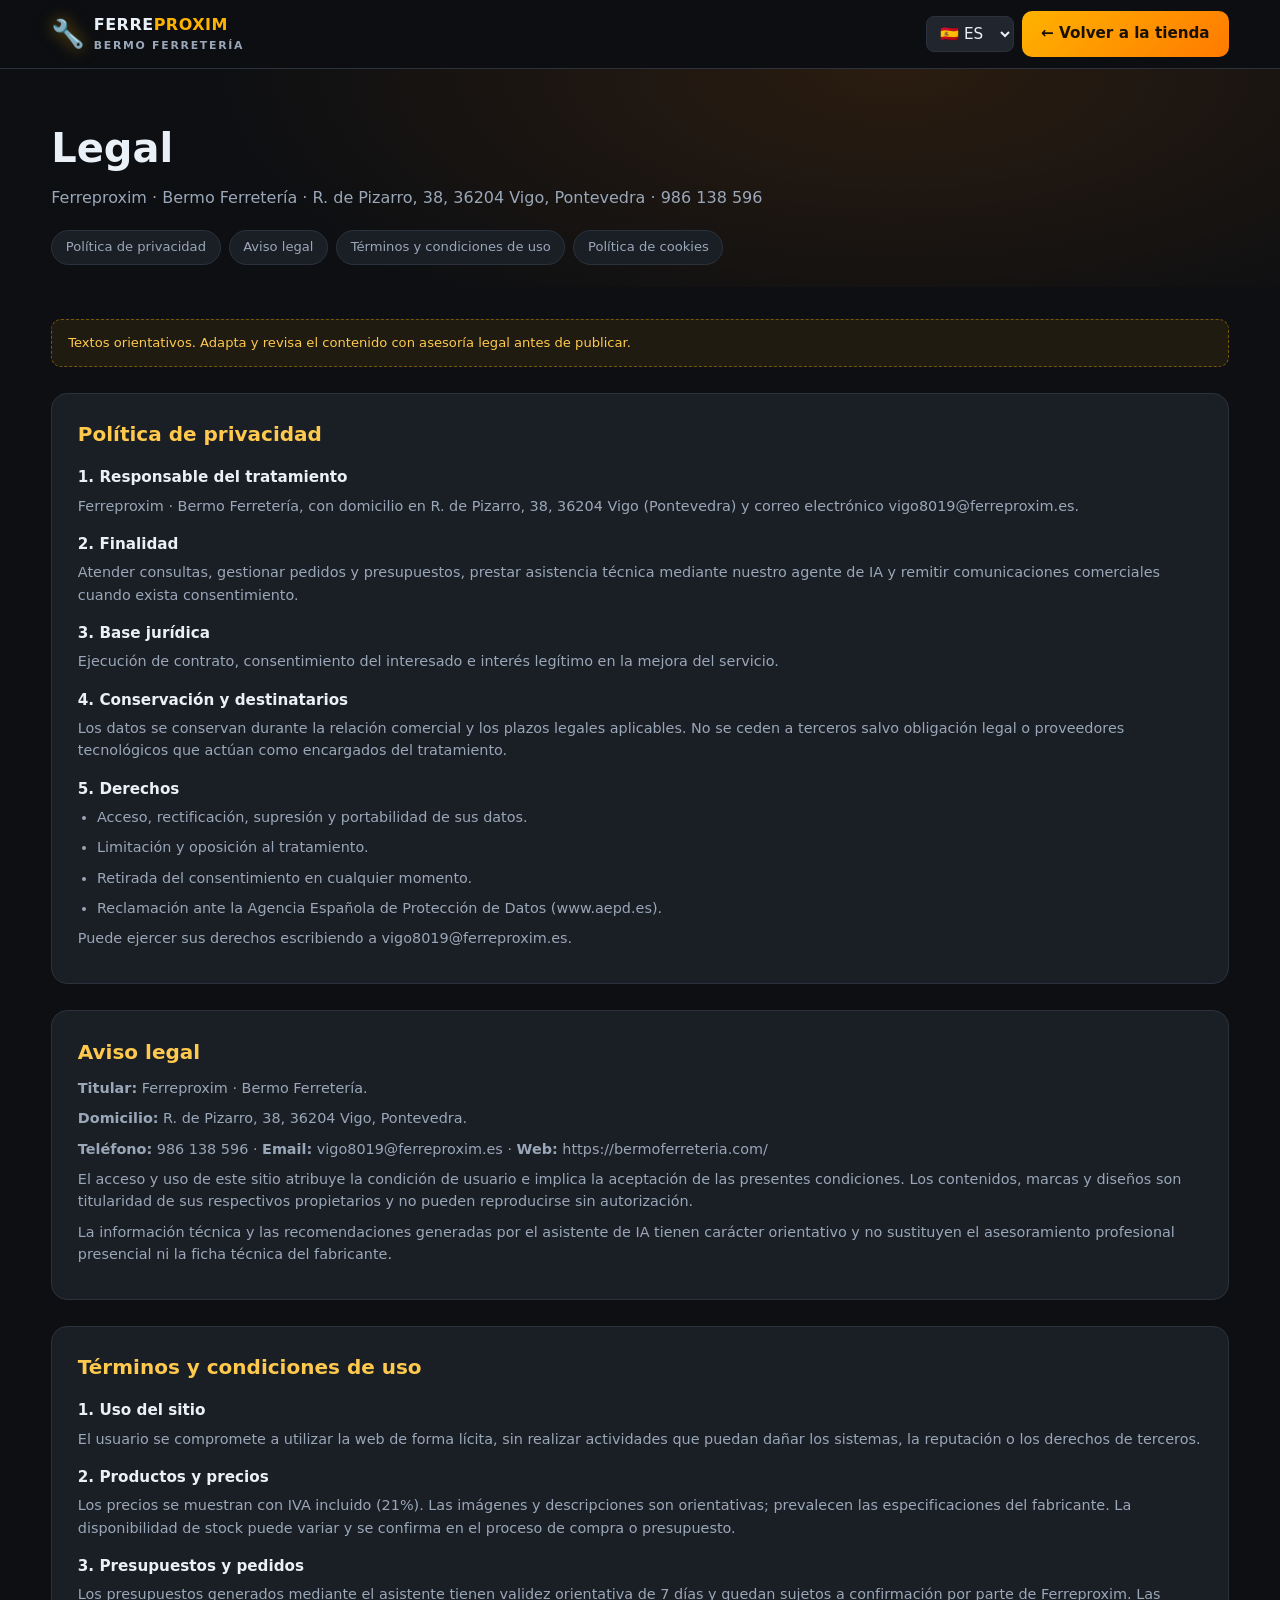
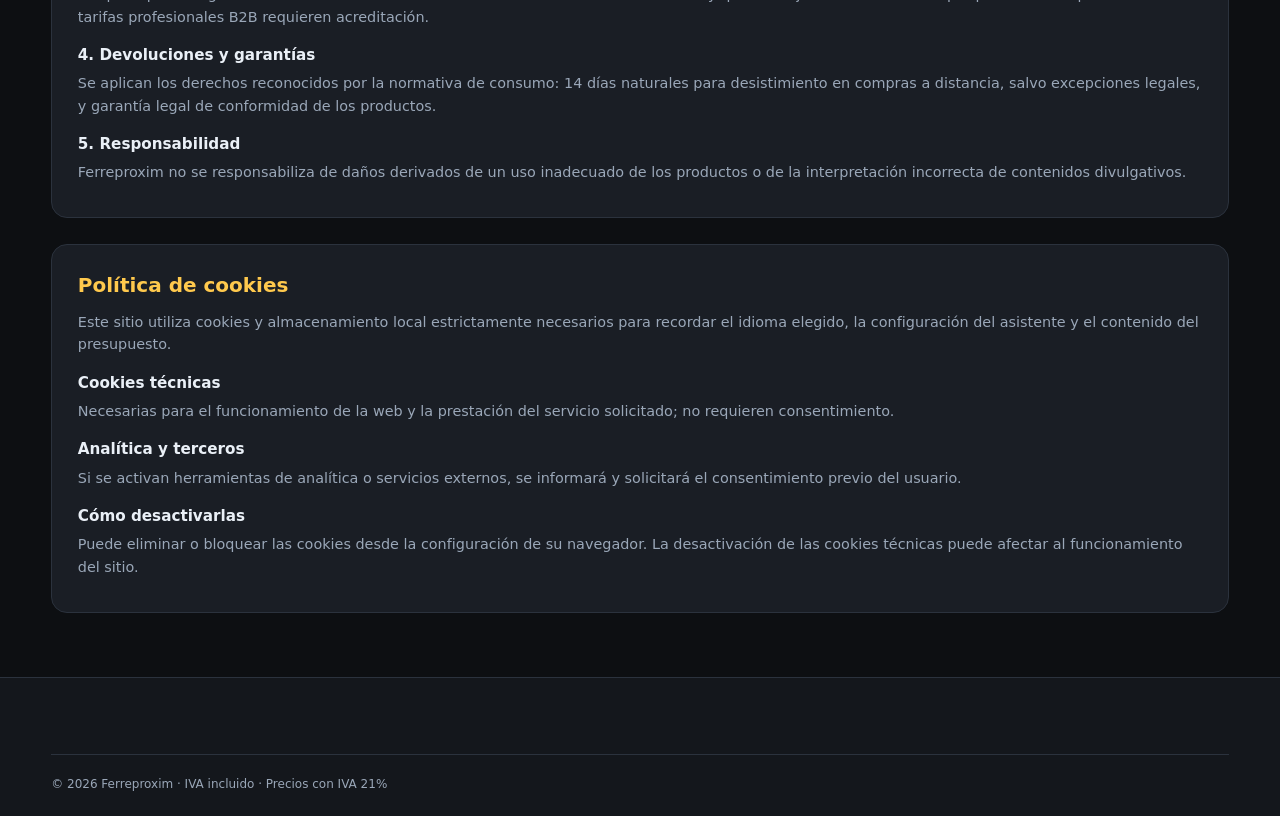
==== legal.html @ 0fa48466 "Ferreproxim: web con agentes IA (ES/GL/EN), OpenRouter, calculadoras DIY y presupuestos B2B" ====
<!DOCTYPE html>
<html lang="es">
<head>
<meta charset="UTF-8">
<meta name="viewport" content="width=device-width, initial-scale=1.0">
<title>Legal · Ferreproxim · Bermo Ferretería</title>
<link rel="icon" href="data:image/svg+xml,<svg xmlns='http://www.w3.org/2000/svg' viewBox='0 0 100 100'><text y='.9em' font-size='90'>🔧</text></svg>">
<link rel="stylesheet" href="css/styles.css">
</head>
<body>

<header class="header">
  <div class="container header-inner">
    <a class="brand" href="index.html">
      <span class="brand-mark">🔧</span>
      <span class="brand-text">FERRE<b>PROXIM</b><small data-i18n="tagline">Bermo Ferretería</small></span>
    </a>
    <div class="header-actions">
      <select id="langSelect" class="lang-select" aria-label="Idioma">
        <option value="es">🇪🇸 ES</option>
        <option value="gl">GX GL</option>
        <option value="en">🇬🇧 EN</option>
      </select>
      <a class="btn btn-primary" href="index.html" data-i18n="legal_back">← Volver a la tienda</a>
    </div>
  </div>
</header>

<section class="legal-hero">
  <div class="container">
    <h1 data-i18n="footer_legal_head">Legal</h1>
    <p>Ferreproxim · Bermo Ferretería · R. de Pizarro, 38, 36204 Vigo, Pontevedra · 986 138 596</p>
    <nav class="legal-nav">
      <a class="chip" href="#privacidad" data-i18n="legal_privacy">Política de privacidad</a>
      <a class="chip" href="#aviso" data-i18n="legal_notice">Aviso legal</a>
      <a class="chip" href="#terminos" data-i18n="legal_terms">Términos y condiciones de uso</a>
      <a class="chip" href="#cookies" data-i18n="legal_cookies">Política de cookies</a>
    </nav>
  </div>
</section>

<main class="container legal-body">
  <p class="legal-note" data-i18n="legal_note">Textos orientativos. Adapta y revisa el contenido con asesoría legal antes de publicar.</p>

  <article class="legal-card" id="privacidad">
    <h2 data-i18n="legal_privacy">Política de privacidad</h2>
    <h3>1. Responsable del tratamiento</h3>
    <p>Ferreproxim · Bermo Ferretería, con domicilio en R. de Pizarro, 38, 36204 Vigo (Pontevedra) y correo electrónico vigo8019@ferreproxim.es.</p>
    <h3>2. Finalidad</h3>
    <p>Atender consultas, gestionar pedidos y presupuestos, prestar asistencia técnica mediante nuestro agente de IA y remitir comunicaciones comerciales cuando exista consentimiento.</p>
    <h3>3. Base jurídica</h3>
    <p>Ejecución de contrato, consentimiento del interesado e interés legítimo en la mejora del servicio.</p>
    <h3>4. Conservación y destinatarios</h3>
    <p>Los datos se conservan durante la relación comercial y los plazos legales aplicables. No se ceden a terceros salvo obligación legal o proveedores tecnológicos que actúan como encargados del tratamiento.</p>
    <h3>5. Derechos</h3>
    <ul>
      <li>Acceso, rectificación, supresión y portabilidad de sus datos.</li>
      <li>Limitación y oposición al tratamiento.</li>
      <li>Retirada del consentimiento en cualquier momento.</li>
      <li>Reclamación ante la Agencia Española de Protección de Datos (www.aepd.es).</li>
    </ul>
    <p>Puede ejercer sus derechos escribiendo a vigo8019@ferreproxim.es.</p>
  </article>

  <article class="legal-card" id="aviso">
    <h2 data-i18n="legal_notice">Aviso legal</h2>
    <p><b>Titular:</b> Ferreproxim · Bermo Ferretería.</p>
    <p><b>Domicilio:</b> R. de Pizarro, 38, 36204 Vigo, Pontevedra.</p>
    <p><b>Teléfono:</b> 986 138 596 · <b>Email:</b> vigo8019@ferreproxim.es · <b>Web:</b> https://bermoferreteria.com/</p>
    <p>El acceso y uso de este sitio atribuye la condición de usuario e implica la aceptación de las presentes condiciones. Los contenidos, marcas y diseños son titularidad de sus respectivos propietarios y no pueden reproducirse sin autorización.</p>
    <p>La información técnica y las recomendaciones generadas por el asistente de IA tienen carácter orientativo y no sustituyen el asesoramiento profesional presencial ni la ficha técnica del fabricante.</p>
  </article>

  <article class="legal-card" id="terminos">
    <h2 data-i18n="legal_terms">Términos y condiciones de uso</h2>
    <h3>1. Uso del sitio</h3>
    <p>El usuario se compromete a utilizar la web de forma lícita, sin realizar actividades que puedan dañar los sistemas, la reputación o los derechos de terceros.</p>
    <h3>2. Productos y precios</h3>
    <p>Los precios se muestran con IVA incluido (21%). Las imágenes y descripciones son orientativas; prevalecen las especificaciones del fabricante. La disponibilidad de stock puede variar y se confirma en el proceso de compra o presupuesto.</p>
    <h3>3. Presupuestos y pedidos</h3>
    <p>Los presupuestos generados mediante el asistente tienen validez orientativa de 7 días y quedan sujetos a confirmación por parte de Ferreproxim. Las tarifas profesionales B2B requieren acreditación.</p>
    <h3>4. Devoluciones y garantías</h3>
    <p>Se aplican los derechos reconocidos por la normativa de consumo: 14 días naturales para desistimiento en compras a distancia, salvo excepciones legales, y garantía legal de conformidad de los productos.</p>
    <h3>5. Responsabilidad</h3>
    <p>Ferreproxim no se responsabiliza de daños derivados de un uso inadecuado de los productos o de la interpretación incorrecta de contenidos divulgativos.</p>
  </article>

  <article class="legal-card" id="cookies">
    <h2 data-i18n="legal_cookies">Política de cookies</h2>
    <p>Este sitio utiliza cookies y almacenamiento local estrictamente necesarios para recordar el idioma elegido, la configuración del asistente y el contenido del presupuesto.</p>
    <h3>Cookies técnicas</h3>
    <p>Necesarias para el funcionamiento de la web y la prestación del servicio solicitado; no requieren consentimiento.</p>
    <h3>Analítica y terceros</h3>
    <p>Si se activan herramientas de analítica o servicios externos, se informará y solicitará el consentimiento previo del usuario.</p>
    <h3>Cómo desactivarlas</h3>
    <p>Puede eliminar o bloquear las cookies desde la configuración de su navegador. La desactivación de las cookies técnicas puede afectar al funcionamiento del sitio.</p>
  </article>
</main>

<footer class="footer">
  <div class="container footer-legal">© 2026 Ferreproxim · <span data-i18n="footer_legal">IVA incluido · Precios con IVA 21%</span></div>
</footer>

<script src="js/i18n.js"></script>
<script>
document.addEventListener('DOMContentLoaded', ()=>{
  document.getElementById('langSelect').value = LANG;
  applyI18n();
  document.getElementById('langSelect').addEventListener('change', e=>{
    LANG = e.target.value; localStorage.setItem('ferreproxim_lang', LANG); applyI18n();
  });
});
</script>
</body>
</html>
---- css/styles.css ----
/* ═══════════ Ferreproxim · Industrial Pro Theme ═══════════ */
:root{
  --bg:#0d0f12; --bg2:#14171c; --panel:#1a1e25; --panel2:#20252e;
  --line:#2b323d; --txt:#eaf0f7; --txt2:#9aa7b8;
  --amber:#ffb200; --amber2:#ffc94d; --orange:#ff7a00;
  --green:#3ddc84; --red:#ff5555; --blue:#5aa9ff;
  --radius:16px; --radius-s:10px;
  --shadow:0 20px 60px rgba(0,0,0,.45);
  --grad:linear-gradient(135deg,var(--amber),var(--orange));
}
*{margin:0;padding:0;box-sizing:border-box}
html{scroll-behavior:smooth}
body{font-family:"Segoe UI",system-ui,-apple-system,sans-serif;background:var(--bg);color:var(--txt);line-height:1.55;overflow-x:hidden}
.container{width:min(1200px,92%);margin:0 auto}
.muted{color:var(--txt2)}
a{color:inherit;text-decoration:none}
button{cursor:pointer;font-family:inherit}
input,select{font-family:inherit;font-size:.95rem;color:var(--txt);background:var(--panel2);border:1px solid var(--line);border-radius:var(--radius-s);padding:.65rem .8rem;outline:none}
input:focus,select:focus{border-color:var(--amber)}
.hidden{display:none!important}

.btn{display:inline-flex;align-items:center;justify-content:center;gap:.4rem;border:none;border-radius:var(--radius-s);padding:.7rem 1.2rem;font-weight:700;font-size:.95rem;transition:.15s}
.btn-primary{background:var(--grad);color:#181000}
.btn-primary:hover{filter:brightness(1.1);transform:translateY(-1px)}
.btn-ghost{background:var(--panel2);color:var(--txt);border:1px solid var(--line)}
.btn-ghost:hover{border-color:var(--amber);color:var(--amber2)}
.block{width:100%;margin-top:.6rem}
.icon-btn{background:var(--panel2);border:1px solid var(--line);color:var(--txt);border-radius:var(--radius-s);width:42px;height:42px;display:inline-flex;align-items:center;justify-content:center;font-size:1.05rem;transition:.15s}
.icon-btn:hover{border-color:var(--amber)}
.icon-btn.listening{background:var(--red);border-color:var(--red);animation:pulse 1s infinite}
@keyframes pulse{50%{box-shadow:0 0 0 8px rgba(255,85,85,.25)}}

/* HEADER */
.header{position:sticky;top:0;z-index:50;background:rgba(13,15,18,.9);backdrop-filter:blur(12px);border-bottom:1px solid var(--line)}
.header-inner{display:flex;align-items:center;gap:1.2rem;padding:.7rem 0}
.brand{display:flex;align-items:center;gap:.5rem;font-weight:800;letter-spacing:.5px}
.brand-mark{font-size:1.7rem;filter:drop-shadow(0 0 8px rgba(255,178,0,.5))}
.brand-text small{display:block;font-size:.68rem;font-weight:600;color:var(--txt2);letter-spacing:.16em;text-transform:uppercase}
.brand-text b{color:var(--amber)}
.nav{display:flex;gap:1.1rem;margin-left:auto}
.nav a{font-size:.9rem;color:var(--txt2);font-weight:600;transition:.15s}
.nav a:hover{color:var(--amber)}
.header-actions{display:flex;align-items:center;gap:.5rem;margin-left:auto}
.nav + .header-actions{margin-left:0}
.lang-select{padding:.45rem .55rem;border-radius:8px}
.chat-cta{font-size:.88rem}
@media(max-width:980px){.nav{display:none}}

/* HERO */
.hero{position:relative;padding:4.2rem 0 3.4rem;background:
  radial-gradient(900px 420px at 85% -10%,rgba(255,122,0,.16),transparent),
  radial-gradient(700px 380px at 0% 110%,rgba(255,178,0,.1),transparent)}
.hero-grid{display:grid;grid-template-columns:1.15fr .85fr;gap:3rem;align-items:center}
.badge-ai{display:inline-block;background:rgba(255,178,0,.12);border:1px solid rgba(255,178,0,.35);color:var(--amber2);padding:.3rem .8rem;border-radius:999px;font-size:.78rem;font-weight:700;margin-bottom:1rem}
.hero h1{font-size:clamp(1.9rem,4vw,3rem);line-height:1.15;letter-spacing:-.5px}
.hero h1 b{background:var(--grad);-webkit-background-clip:text;background-clip:text;color:transparent}
.hero-copy>p{margin:.9rem 0 1.4rem;color:var(--txt2);max-width:34rem}
.search-bar{display:flex;align-items:center;gap:.4rem;background:var(--panel);border:1px solid var(--line);border-radius:999px;padding:.35rem .35rem .35rem 1rem;box-shadow:var(--shadow)}
.search-bar input{flex:1;background:none;border:none;padding:.55rem 0}
.search-bar .btn{border-radius:999px}
.mic{border-radius:999px}
.chips{display:flex;flex-wrap:wrap;gap:.5rem;margin-top:1rem}
.chip{background:var(--panel);border:1px solid var(--line);color:var(--txt2);border-radius:999px;padding:.4rem .85rem;font-size:.82rem;transition:.15s}
.chip:hover{color:var(--amber);border-color:var(--amber);cursor:pointer}
.hero-stats{display:flex;gap:2rem;margin-top:1.8rem}
.hero-stats b{font-size:1.4rem;display:block;color:var(--amber)}
.hero-stats span{font-size:.78rem;color:var(--txt2)}
.hero-card{background:linear-gradient(160deg,var(--panel),var(--bg2));border:1px solid var(--line);border-radius:22px;padding:1.2rem;box-shadow:var(--shadow)}
@media(max-width:980px){.hero-grid{grid-template-columns:1fr}}

/* MOCK CHAT */
.mock-chat{display:flex;flex-direction:column;gap:.8rem;min-height:330px}
.mock-row{display:flex;gap:.6rem;align-items:flex-end}
.mock-row.user{flex-direction:row-reverse;justify-content:flex-end}
.mock-bubble{max-width:88%;padding:.7rem .95rem;border-radius:14px;font-size:.86rem;line-height:1.45;white-space:pre-line}
.mock-row .mock-bubble.bot{background:var(--panel2);border:1px solid var(--line);border-bottom-left-radius:4px}
.mock-row.user .mock-bubble{background:var(--grad);color:#181000;font-weight:600;border-bottom-right-radius:4px}
.mock-avatar{width:32px;height:32px;border-radius:10px;background:var(--panel2);border:1px solid var(--line);display:flex;align-items:center;justify-content:center;flex-shrink:0}
.mock-kit{margin-top:.5rem;display:grid;gap:.4rem}
.mock-kit a{display:flex;justify-content:space-between;gap:.6rem;background:var(--bg);border:1px solid var(--line);border-radius:10px;padding:.45rem .65rem;font-size:.8rem}
.mock-kit a b{color:var(--amber)}
.mock-kit a span{color:var(--txt2)}
.mock-cta{margin-top:.55rem;font-weight:800;font-size:.82rem;color:#181000;background:var(--grad);border-radius:10px;padding:.5rem;text-align:center}

/* VALUE STRIP */
.value-strip{display:grid;grid-template-columns:repeat(4,1fr);gap:.8rem;margin:-1.6rem auto 0;position:relative;z-index:2}
.value-item{background:var(--panel);border:1px solid var(--line);border-radius:var(--radius-s);padding:.85rem 1rem;font-size:.84rem;font-weight:600}
@media(max-width:980px){.value-strip{grid-template-columns:repeat(2,1fr)}}

/* SECTIONS */
.section{padding:3.6rem 0}
.section-dark{background:linear-gradient(180deg,var(--bg2),var(--bg));border-block:1px solid var(--line)}
.section-head{margin-bottom:2rem}
.section-head h2{font-size:clamp(1.4rem,2.6vw,2rem);letter-spacing:-.4px}
.section-head.center{text-align:center;max-width:760px;margin-inline:auto}
.section-head p{color:var(--txt2);margin-top:.4rem}

/* PRODUCTS */
.product-grid{display:grid;grid-template-columns:repeat(auto-fill,minmax(250px,1fr));gap:1.1rem}
.product-card{background:var(--panel);border:1px solid var(--line);border-radius:var(--radius);overflow:hidden;transition:.2s;display:flex;flex-direction:column}
.product-card:hover{transform:translateY(-4px);border-color:var(--amber);box-shadow:var(--shadow)}
.product-tile{height:130px;display:flex;align-items:center;justify-content:center;font-size:3.4rem;background:radial-gradient(200px 100px at 50% 40%,rgba(255,178,0,.14),transparent),var(--panel2)}
.product-body{padding:.9rem;display:flex;flex-direction:column;gap:.4rem;flex:1}
.product-cat{font-size:.68rem;letter-spacing:.14em;text-transform:uppercase;color:var(--amber);font-weight:700}
.product-name{font-size:.95rem;font-weight:700}
.product-sku{font-size:.72rem;color:var(--txt2)}
.product-foot{display:flex;align-items:center;justify-content:space-between;margin-top:auto;padding-top:.5rem}
.product-price{font-weight:800;font-size:1.05rem}
.product-stock{font-size:.72rem;font-weight:700}
.in-stock{color:var(--green)} .low-stock{color:var(--orange)}
.add-btn{background:var(--panel2);border:1px solid var(--line);color:var(--txt);border-radius:8px;padding:.45rem .7rem;font-weight:700}
.add-btn:hover{background:var(--grad);color:#181000}

/* AGENTS */
.agent-grid{display:grid;grid-template-columns:repeat(auto-fit,minmax(230px,1fr));gap:1.1rem}
.agent-card{background:var(--panel);border:1px solid var(--line);border-radius:var(--radius);padding:1.4rem;transition:.2s;cursor:pointer}
.agent-card:hover{transform:translateY(-4px);border-color:var(--amber)}
.agent-card .a-icon{font-size:2.1rem;background:var(--panel2);width:60px;height:60px;border-radius:16px;display:flex;align-items:center;justify-content:center;margin-bottom:.8rem}
.agent-card h3{font-size:1.08rem;margin-bottom:.25rem}
.agent-card p{font-size:.84rem;color:var(--txt2)}
.agent-tag{display:inline-block;margin-top:.7rem;font-size:.7rem;font-weight:700;color:var(--amber);border:1px solid rgba(255,178,0,.4);border-radius:999px;padding:.2rem .7rem}

/* CALC */
.tabs{display:flex;gap:.6rem;margin-bottom:1.4rem;flex-wrap:wrap}
.tab{background:var(--panel);border:1px solid var(--line);color:var(--txt2);border-radius:999px;padding:.6rem 1.2rem;font-weight:700;font-size:.9rem}
.tab.active{background:var(--grad);color:#181000}
.calc-panel{display:none}
.calc-panel.active{display:block;animation:fadeUp .3s}
@keyframes fadeUp{from{opacity:0;transform:translateY(8px)}to{opacity:1}}
.calc-grid{display:grid;grid-template-columns:340px 1fr;gap:1.4rem;background:var(--panel);border:1px solid var(--line);border-radius:var(--radius);padding:1.6rem}
@media(max-width:900px){.calc-grid{grid-template-columns:1fr}}
.calc-form{display:flex;flex-direction:column;gap:.45rem}
.calc-form label{font-size:.8rem;font-weight:700;color:var(--txt2);margin-top:.5rem}
.calc-result{background:var(--bg);border:1px dashed var(--line);border-radius:var(--radius-s);padding:1.2rem;font-size:.92rem}
.calc-result h3{color:var(--amber);margin-bottom:.5rem}
.calc-row{display:flex;justify-content:space-between;padding:.4rem 0;border-bottom:1px dashed var(--line)}
.calc-row b{color:var(--amber)}

/* B2B */
.b2b-grid{display:grid;grid-template-columns:.9fr 1.1fr;gap:2.4rem;align-items:start}
@media(max-width:980px){.b2b-grid{grid-template-columns:1fr}}
.b2b-list{list-style:none;display:grid;gap:.5rem;margin-top:1rem;color:var(--txt2);font-size:.9rem}
.quote-box{background:var(--panel);border:1px solid var(--line);border-radius:var(--radius);padding:1.4rem;box-shadow:var(--shadow)}
.quote-add{display:grid;grid-template-columns:1fr 76px auto;gap:.5rem;margin:.9rem 0}
.quote-table{width:100%;border-collapse:collapse;font-size:.85rem}
.quote-table td,.quote-table th{padding:.5rem .35rem;border-bottom:1px solid var(--line);text-align:left}
.quote-table th{font-size:.7rem;text-transform:uppercase;letter-spacing:.1em;color:var(--txt2)}
.quote-qty{width:58px;padding:.25rem .4rem;text-align:center}
.quote-totals{margin-top:.8rem;font-size:.9rem}
.quote-totals .qrow{display:flex;justify-content:space-between;padding:.3rem 0}
.qrow.Total{font-size:1.1rem;font-weight:800;border-top:2px solid var(--line);margin-top:.4rem;padding-top:.55rem}
.quote-actions{display:flex;gap:.5rem;margin-top:1rem;flex-wrap:wrap}

/* PHOTO */
.photo-section{background:linear-gradient(180deg,var(--bg2),transparent)}
.photo-grid{display:grid;grid-template-columns:1fr 1fr;gap:2.4rem;align-items:center;background:var(--panel);border:1px solid var(--line);border-radius:22px;padding:2.2rem}
@media(max-width:900px){.photo-grid{grid-template-columns:1fr}}
.microtip{font-size:.75rem;color:var(--txt2);margin-top:.7rem}
.photo-result img{max-width:100%;border-radius:12px;border:1px solid var(--line);margin-bottom:.8rem}
.photo-result .match{display:flex;align-items:center;gap:.8rem;background:var(--bg);border:1px solid var(--line);border-radius:12px;padding:.7rem;margin-top:.5rem}
.photo-result .match .m-emoji{font-size:1.8rem}
.photo-result .match b{display:block;font-size:.9rem}
.photo-result .match small{color:var(--txt2)}

/* SOBRE NOSOTROS */
.sobre-section{padding-top:1.8rem}
.sobre-grid{display:grid;grid-template-columns:1.4fr .6fr;gap:2rem;align-items:center;background:linear-gradient(120deg,var(--panel),var(--bg2));border:1px solid var(--line);border-radius:22px;padding:2rem}
.sobre-grid h2{font-size:clamp(1.3rem,2.4vw,1.8rem);margin-bottom:.5rem}
.sobre-grid p{max-width:40rem}
.mock-visual{font-size:6.5rem;text-align:center;filter:drop-shadow(0 14px 30px rgba(255,178,0,.25))}
@media(max-width:800px){.sobre-grid{grid-template-columns:1fr}.mock-visual{display:none}}

/* LEGAL */
.legal-hero{padding:3rem 0 1.4rem;background:radial-gradient(700px 300px at 70% 0%,rgba(255,122,0,.12),transparent)}
.legal-hero h1{font-size:clamp(1.7rem,3.4vw,2.5rem)}
.legal-hero p{color:var(--txt2);margin-top:.4rem}
.legal-nav{display:flex;flex-wrap:wrap;gap:.5rem;margin:1.2rem 0 0}
.legal-body{padding:2rem 0 4rem;display:grid;gap:1.6rem}
.legal-card{background:var(--panel);border:1px solid var(--line);border-radius:var(--radius);padding:1.6rem;scroll-margin-top:90px}
.legal-card h2{font-size:1.25rem;color:var(--amber2);margin-bottom:.6rem}
.legal-card h3{font-size:.95rem;margin:1rem 0 .3rem}
.legal-card p,.legal-card li{font-size:.9rem;color:var(--txt2);margin-bottom:.5rem}
.legal-card ul{padding-left:1.2rem}
.legal-note{background:rgba(255,178,0,.08);border:1px dashed rgba(255,178,0,.4);color:var(--amber2)!important;border-radius:10px;padding:.8rem 1rem;font-size:.82rem!important}

/* FOOTER */
.footer{border-top:1px solid var(--line);padding:2.8rem 0 1.4rem;background:var(--bg2)}
.footer-grid{display:grid;grid-template-columns:1.4fr 1fr 1fr 1.2fr;gap:2rem;font-size:.87rem}
@media(max-width:900px){.footer-grid{grid-template-columns:1fr 1fr}}
.footer h4{margin-bottom:.6rem;font-size:.85rem}
.footer-grid a{display:block;color:var(--txt2);padding:.2rem 0;font-size:.83rem}
.footer-grid a:hover{color:var(--amber)}
.footer-about{color:var(--txt2);margin:.6rem 0;font-size:.83rem}
.rrss{display:flex;gap:.5rem;margin-top:.8rem}
.rrss a{width:38px;height:38px;border:1px solid var(--line);border-radius:10px;display:flex;align-items:center;justify-content:center;font-size:1.1rem}
.footer-legal{margin-top:2rem;padding-top:1.2rem;border-top:1px solid var(--line);font-size:.75rem;color:var(--txt2)}

/* CHAT DRAWER */
.chat-overlay{position:fixed;inset:0;background:rgba(0,0,0,.55);opacity:0;pointer-events:none;transition:.25s;z-index:90}
.chat-overlay.open{opacity:1;pointer-events:auto}
.chat-drawer{position:fixed;top:0;right:-430px;width:400px;max-width:100vw;height:100vh;background:var(--bg2);border-left:1px solid var(--line);display:flex;flex-direction:column;z-index:100;transition:right .3s}
.chat-drawer.open{right:0}
.chat-head{display:flex;align-items:center;justify-content:space-between;gap:.6rem;padding:.8rem 1rem;border-bottom:1px solid var(--line);background:var(--panel)}
.chat-agent-info{display:flex;align-items:center;gap:.6rem}
.chat-agent-avatar{width:40px;height:40px;border-radius:12px;background:var(--panel2);border:1px solid var(--line);display:flex;align-items:center;justify-content:center;font-size:1.2rem}
.chat-agent-info small{display:block}
.chat-head-actions{display:flex;gap:.4rem;align-items:center}
.chat-head-actions select{padding:.4rem;font-size:.8rem}
.chat-msgs{flex:1;overflow-y:auto;padding:1rem;display:flex;flex-direction:column;gap:.8rem}
.msg{display:flex;gap:.55rem;align-items:flex-end;max-width:100%}
.msg.user{flex-direction:row-reverse}
.msg .bubble{max-width:85%;padding:.7rem .9rem;border-radius:14px;font-size:.87rem;white-space:pre-line;animation:fadeUp .25s}
.msg .bubble.bot{background:var(--panel);border:1px solid var(--line);border-bottom-left-radius:4px}
.msg.user .bubble{background:var(--grad);color:#181000;font-weight:600;border-bottom-right-radius:4px}
.bubble b{color:var(--amber2)}
.bubble .warn{display:block;margin-top:.5rem;background:rgba(255,85,85,.12);border:1px solid rgba(255,85,85,.4);color:#ff8f8f;border-radius:8px;padding:.45rem .6rem;font-size:.8rem}
.bubble .kit{display:grid;gap:.35rem;margin-top:.6rem}
.bubble .kit button{display:flex;justify-content:space-between;gap:.5rem;background:var(--bg);border:1px solid var(--line);border-radius:9px;padding:.45rem .6rem;color:var(--txt);font-size:.8rem;width:100%}
.bubble .kit button:hover{border-color:var(--amber)}
.typing{display:flex;gap:4px;padding:.7rem .9rem;background:var(--panel);border:1px solid var(--line);border-radius:14px;width:fit-content}
.typing i{width:7px;height:7px;border-radius:50%;background:var(--txt2);animation:blink 1.2s infinite}
.typing i:nth-child(2){animation-delay:.2s}.typing i:nth-child(3){animation-delay:.4s}
@keyframes blink{50%{opacity:.25}}
.chat-suggest{display:flex;gap:.4rem;overflow-x:auto;padding:.5rem 1rem;border-top:1px solid var(--line)}
.chat-suggest .chip{flex-shrink:0}
.chat-inputbar{display:flex;gap:.4rem;padding:.7rem 1rem;border-top:1px solid var(--line);background:var(--panel)}
.chat-inputbar input{flex:1}
.chat-inputbar .btn{padding:.5rem .85rem}
.tts-toggle.on{background:var(--green);border-color:var(--green)}

/* MODALS */
.modal-overlay{position:fixed;inset:0;background:rgba(0,0,0,.65);z-index:110;display:flex;align-items:center;justify-content:center;padding:1rem}
.modal-overlay[hidden]{display:none}
.modal{background:var(--panel);border:1px solid var(--line);border-radius:18px;width:min(440px,100%);padding:1.5rem;box-shadow:var(--shadow)}
.modal-head{display:flex;justify-content:space-between;align-items:center;margin-bottom:.7rem}
.modal h3{font-size:1.05rem}
.modal label{display:block;font-size:.8rem;font-weight:700;color:var(--txt2);margin:.8rem 0 .3rem}
.modal input,.modal select{width:100%}
.modal-actions{display:grid;gap:.5rem;margin-top:.9rem}
.toggle{display:flex;align-items:center;gap:.55rem;font-size:.85rem;color:var(--txt)!important;font-weight:600!important}
.toggle input{width:auto!important}
.gender-row{display:flex;gap:.5rem;margin-top:.3rem}
.gender-row .btn{flex:1}
.gender-row .active{background:var(--grad);color:#181000;border:none}

/* TOAST */
.toast{position:fixed;bottom:1.4rem;left:50%;transform:translateX(-50%);background:var(--panel);border:1px solid var(--amber);color:var(--txt);padding:.7rem 1.2rem;border-radius:12px;font-size:.85rem;font-weight:600;z-index:130;box-shadow:var(--shadow);animation:fadeUp .25s}

#btnChat{box-shadow:0 8px 24px rgba(255,178,0,.35)}
::-webkit-scrollbar{width:9px;height:9px}
::-webkit-scrollbar-thumb{background:var(--line);border-radius:9px}
::-webkit-scrollbar-track{background:transparent}
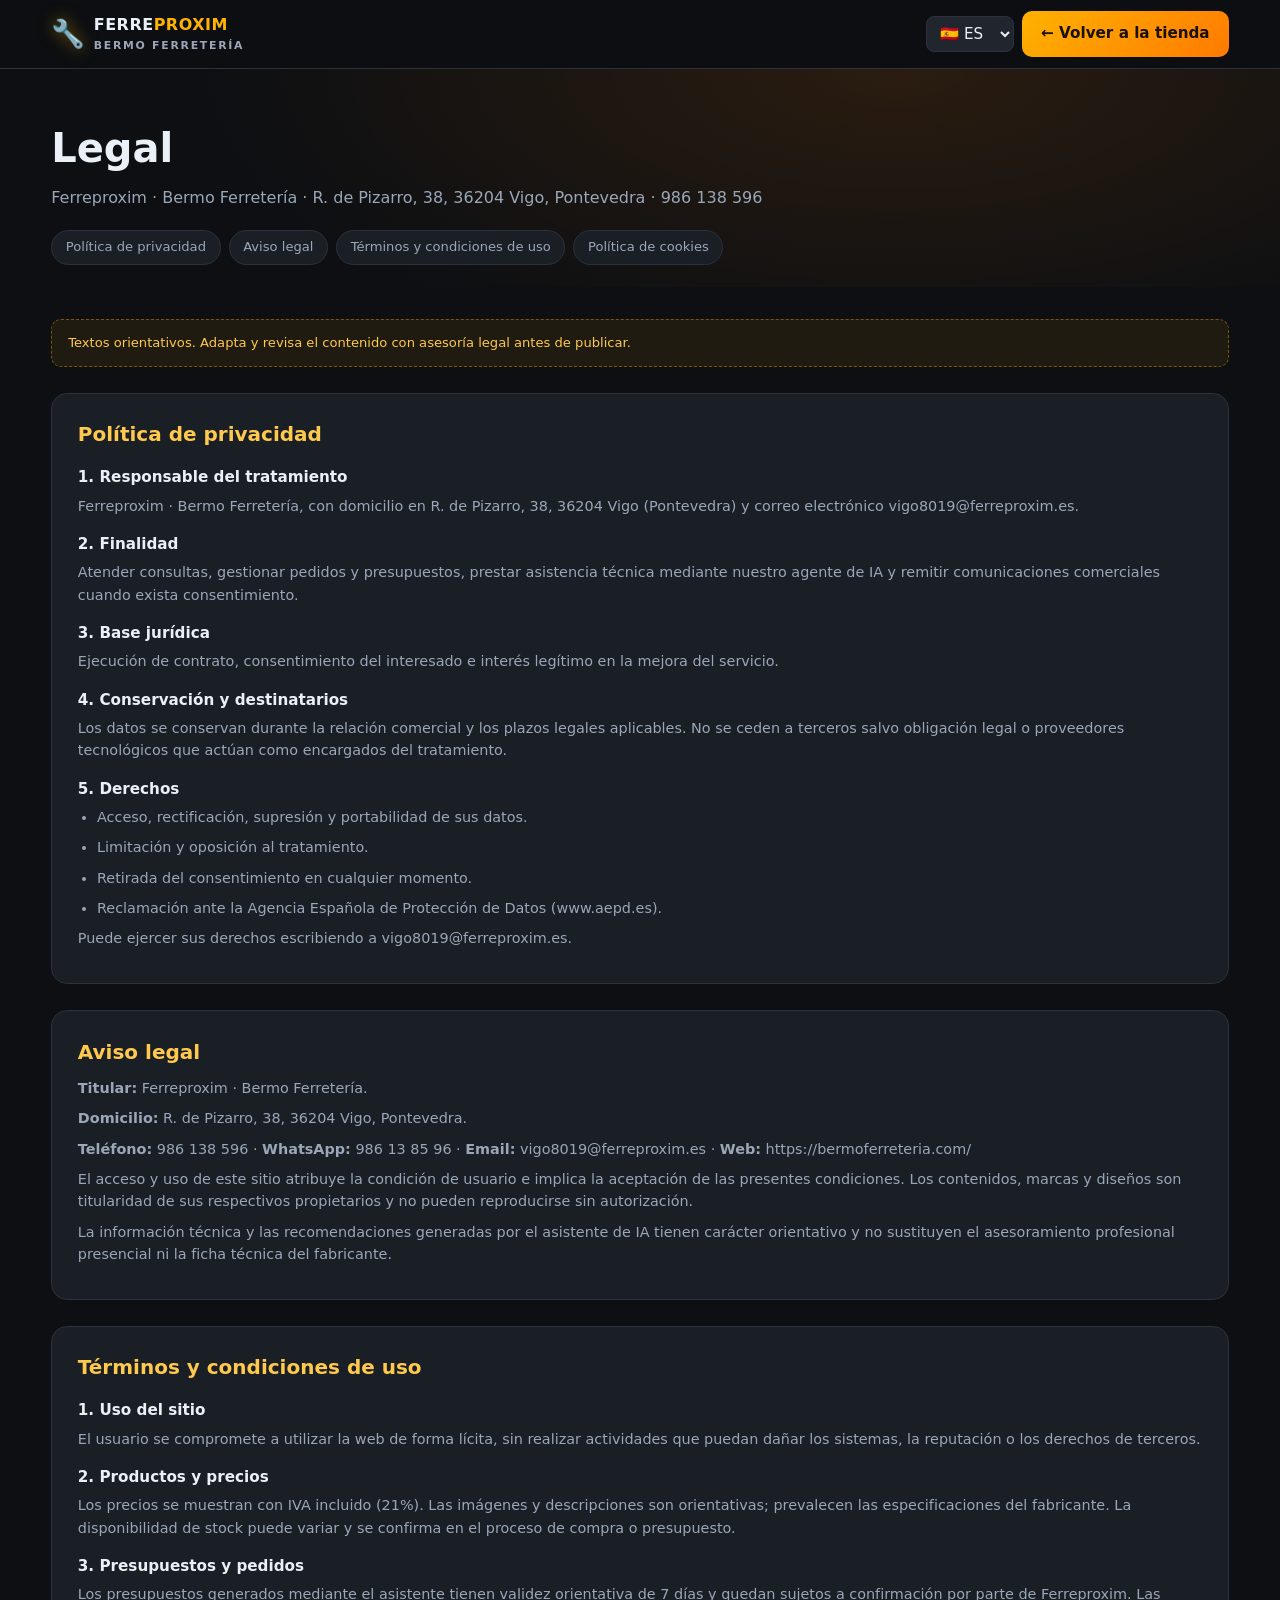
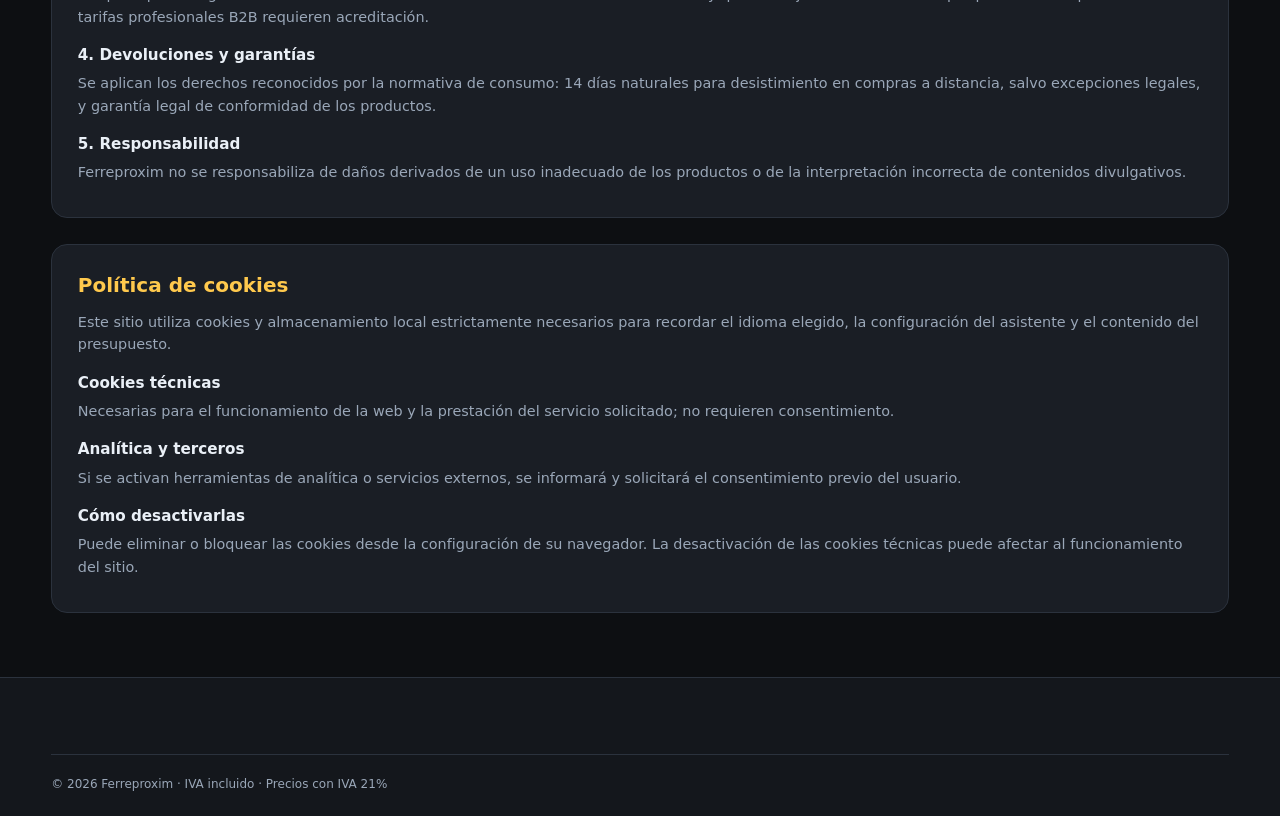
==== commit bb62a5a8: "feat(header,map,whatsapp): clean language selector, robot CTA, OSM map and business WhatsApp links" ====
--- a/legal.html
+++ b/legal.html
@@ -66,7 +66,7 @@
     <h2 data-i18n="legal_notice">Aviso legal</h2>
     <p><b>Titular:</b> Ferreproxim · Bermo Ferretería.</p>
     <p><b>Domicilio:</b> R. de Pizarro, 38, 36204 Vigo, Pontevedra.</p>
-    <p><b>Teléfono:</b> 986 138 596 · <b>Email:</b> vigo8019@ferreproxim.es · <b>Web:</b> https://bermoferreteria.com/</p>
+    <p><b>Teléfono:</b> 986 138 596 · <b>WhatsApp:</b> <a href="https://wa.me/34986138596" target="_blank" rel="noopener">986 13 85 96</a> · <b>Email:</b> vigo8019@ferreproxim.es · <b>Web:</b> https://bermoferreteria.com/</p>
     <p>El acceso y uso de este sitio atribuye la condición de usuario e implica la aceptación de las presentes condiciones. Los contenidos, marcas y diseños son titularidad de sus respectivos propietarios y no pueden reproducirse sin autorización.</p>
     <p>La información técnica y las recomendaciones generadas por el asistente de IA tienen carácter orientativo y no sustituyen el asesoramiento profesional presencial ni la ficha técnica del fabricante.</p>
   </article>
--- a/css/styles.css
+++ b/css/styles.css
@@ -43,8 +43,10 @@
 .header-actions{display:flex;align-items:center;gap:.5rem;margin-left:auto}
 .nav + .header-actions{margin-left:0}
 .lang-select{padding:.45rem .55rem;border-radius:8px}
-.chat-cta{font-size:.88rem}
-@media(max-width:980px){.nav{display:none}}
+.chat-cta{position:relative;width:46px;height:46px;padding:0;border-radius:12px;display:grid;place-items:center;font-size:.88rem}
+.chat-cta .robot-icon{width:24px;height:24px;display:block}
+.chat-cta::after{content:attr(data-tooltip);position:absolute;top:calc(100% + 8px);right:0;background:var(--panel);color:var(--txt);border:1px solid var(--line);border-radius:8px;padding:6px 9px;font-size:.72rem;font-weight:600;white-space:nowrap;opacity:0;transform:translateY(-3px);pointer-events:none;transition:.15s;z-index:60;box-shadow:0 8px 22px rgba(0,0,0,.28)}
+.chat-cta:hover::after,.chat-cta:focus-visible::after{opacity:1;transform:translateY(0)}
 
 /* HERO */
 .hero{position:relative;padding:4.2rem 0 3.4rem;background:
@@ -213,6 +215,10 @@
 .msg .bubble.bot{background:var(--panel);border:1px solid var(--line);border-bottom-left-radius:4px}
 .msg.user .bubble{background:var(--grad);color:#181000;font-weight:600;border-bottom-right-radius:4px}
 .bubble b{color:var(--amber2)}
+.bubble h3{font-size:.92rem;color:var(--amber2);margin:.55rem 0 .25rem}
+.bubble ul,.bubble ol{padding-left:1.1rem;margin:.25rem 0}
+.bubble li{margin:.15rem 0}
+.bubble code{background:var(--bg);border:1px solid var(--line);border-radius:6px;padding:.05rem .3rem;font-size:.82rem}
 .bubble .warn{display:block;margin-top:.5rem;background:rgba(255,85,85,.12);border:1px solid rgba(255,85,85,.4);color:#ff8f8f;border-radius:8px;padding:.45rem .6rem;font-size:.8rem}
 .bubble .kit{display:grid;gap:.35rem;margin-top:.6rem}
 .bubble .kit button{display:flex;justify-content:space-between;gap:.5rem;background:var(--bg);border:1px solid var(--line);border-radius:9px;padding:.45rem .6rem;color:var(--txt);font-size:.8rem;width:100%}
@@ -250,3 +256,75 @@
 ::-webkit-scrollbar{width:9px;height:9px}
 ::-webkit-scrollbar-thumb{background:var(--line);border-radius:9px}
 ::-webkit-scrollbar-track{background:transparent}
+
+
+/* Footer: mapa bajo demanda */
+.map-toggle{margin-top:8px;background:rgba(22,163,74,.1);border:1px solid rgba(22,163,74,.35);color:#166534;padding:8px 12px;border-radius:10px;font-weight:700;cursor:pointer}
+.map-embed{margin-top:10px}
+
+/* WhatsApp */
+.wa-float{position:fixed;right:18px;bottom:18px;width:54px;height:54px;border-radius:50%;background:#25D366;color:#fff;display:flex;align-items:center;justify-content:center;font-size:26px;box-shadow:0 10px 24px rgba(0,0,0,.35);text-decoration:none;z-index:80}
+.wa-float:hover{transform:scale(1.05)}
+
+/* ---------- TEMA CLARO (por defecto) ---------- */
+html[data-theme=dark]{color-scheme:dark}
+html[data-theme=light]{color-scheme:light}
+html[data-theme=light]{--bg:#f7f8f5;--bg2:#edf1e9;--panel:#ffffff;--panel2:#f2f5ef;--line:#c2cfbe;--txt:#162016;--txt2:#43523f;--amber:#e58e00;--amber2:#a86b00;--orange:#e26a00;--shadow:0 20px 60px rgba(25,40,20,.12)}
+html[data-theme=light] .header{background:rgba(247,248,245,.92)}
+html[data-theme=light] .hero{background:radial-gradient(900px 420px at 85% -10%,rgba(255,122,0,.10),transparent),radial-gradient(700px 380px at 0% 110%,rgba(255,178,0,.08),transparent)}
+.theme-toggle{font-size:.9rem}
+
+/* Tema claro: sombras y separación */
+html[data-theme=light] .search-bar,
+html[data-theme=light] .chip,
+html[data-theme=light] .hero-card,
+html[data-theme=light] .value-item,
+html[data-theme=light] .quote-box,
+html[data-theme=light] .photo-section{box-shadow:0 10px 26px rgba(25,40,20,.08)}
+
+.po-embedded .wa-float{display:none!important}
+.theme-toggle{cursor:pointer;font-size:1rem;line-height:1;padding:0 10px;min-width:38px}
+
+/* ---------- RESPONSIVE M�VIL (fix overflow) ---------- */
+@media(max-width:980px){
+  .b2b-grid{min-width:0}
+  .b2b-grid > *{min-width:0}
+  .quote-box{min-width:0}
+}
+@media(max-width:720px){
+  .header-inner{gap:.45rem}
+  .header-actions{gap:.3rem;margin-left:auto;flex-shrink:0}
+  .brand-text{font-size:.9rem}
+  .brand-text small{display:none}
+  .chat-cta{width:42px;height:42px;padding:0}
+  .chat-cta span{display:none}
+  #btnSettings{display:none}
+  .lang-select{padding:.35rem .4rem;font-size:.8rem}
+  .icon-btn{width:38px;height:38px}
+  .value-strip{grid-template-columns:1fr 1fr}
+  .hero-stats{gap:1.1rem}
+  .quote-add{grid-template-columns:minmax(0,1fr) 56px auto;gap:.35rem}
+  .quote-add > *{min-width:0}
+  .quote-table{display:block;overflow-x:auto;font-size:.8rem}
+  .quote-table td,.quote-table th{overflow-wrap:anywhere}
+  .quote-box{padding:1rem}
+  .calc-grid{padding:1rem}
+  .photo-grid{padding:1.2rem}
+  .bubble{max-width:92%}
+  .chat-drawer{width:100%}
+  .section{padding:2.6rem 0}
+}
+@media(max-width:420px){
+  .hero-stats{flex-wrap:wrap;gap:.8rem}
+  .quote-actions .btn{flex:1 1 auto}
+}
+
+@media(max-width:980px){
+  .nav{display:none}
+}
+
+@media(max-width:560px){
+  .footer-grid{grid-template-columns:1fr;gap:1.3rem}
+  .footer-grid > *{min-width:0}
+  .footer a{overflow-wrap:anywhere}
+}
